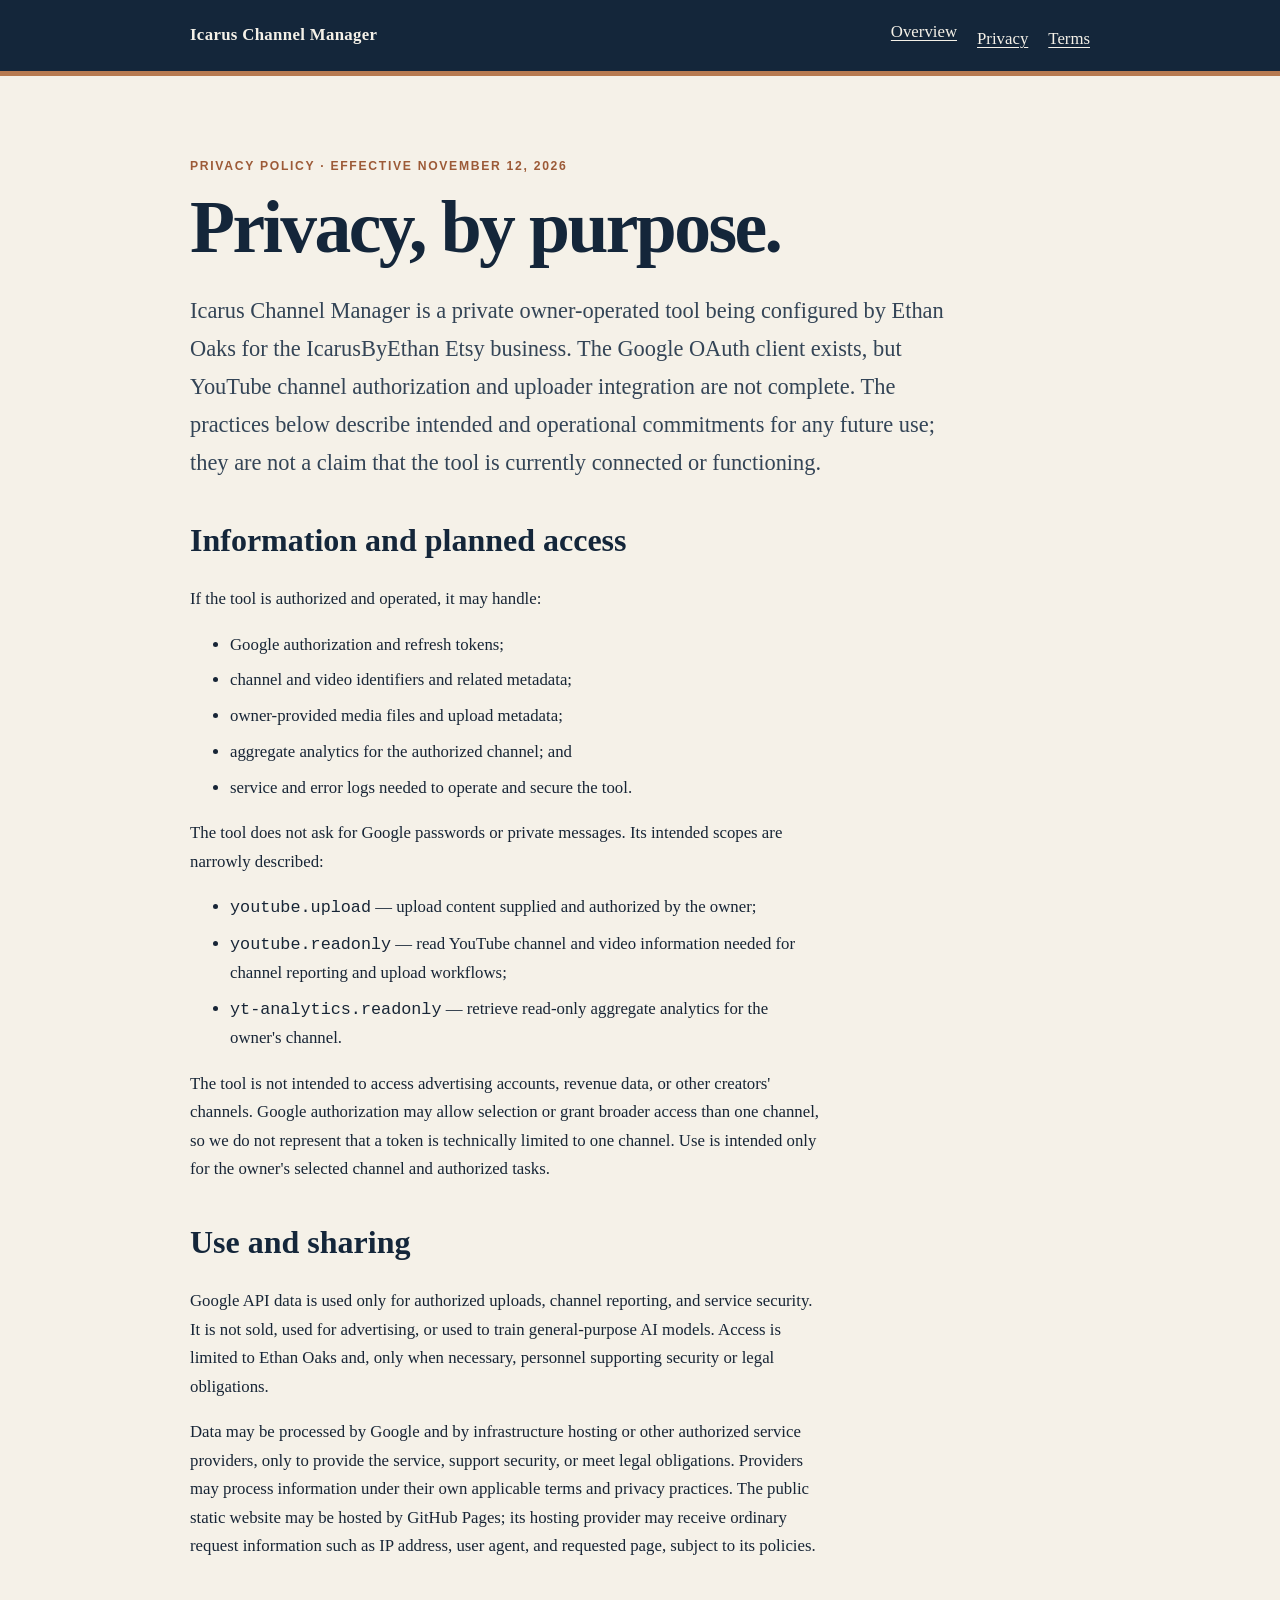
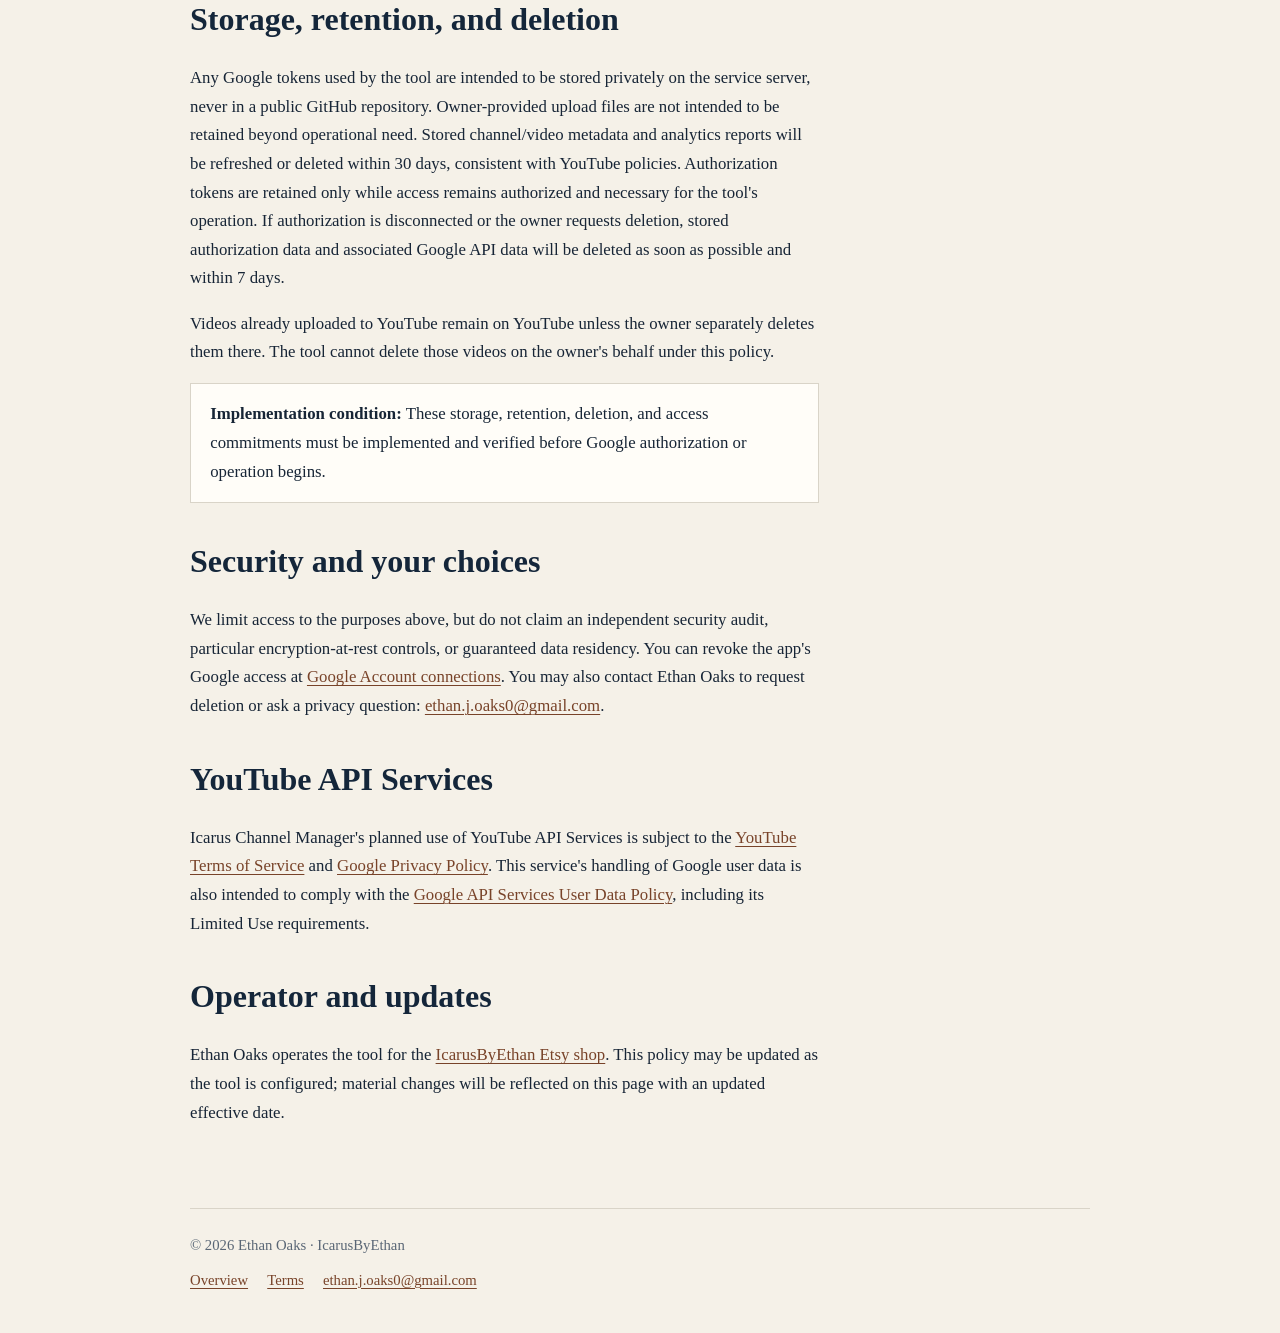
==== channel-manager/privacy.html @ c46c2ac1 "Add truthful private YouTube tool homepage and policies" ====
<!doctype html>
<html lang="en">
<head><meta charset="utf-8"><meta name="viewport" content="width=device-width, initial-scale=1"><meta name="description" content="Privacy practices for the private Icarus Channel Manager tool."><title>Privacy Policy — Icarus Channel Manager</title><link rel="stylesheet" href="style.css"></head>
<body>
<a class="skip-link" href="#main">Skip to main content</a>
<header class="site-header"><div class="header-inner"><a class="brand" href="index.html">Icarus Channel Manager</a><nav aria-label="Main navigation"><ul><li><a href="index.html">Overview</a></li><li><a href="privacy.html" aria-current="page">Privacy</a></li><li><a href="terms.html">Terms</a></li></ul></nav></div></header>
<main id="main">
<p class="eyebrow">Privacy policy · Effective November 12, 2026</p><h1>Privacy, by purpose.</h1>
<p class="lede">Icarus Channel Manager is a private owner-operated tool being configured by Ethan Oaks for the IcarusByEthan Etsy business. The Google OAuth client exists, but YouTube channel authorization and uploader integration are not complete. The practices below describe intended and operational commitments for any future use; they are not a claim that the tool is currently connected or functioning.</p>
<section><h2>Information and planned access</h2><p>If the tool is authorized and operated, it may handle:</p><ul><li>Google authorization and refresh tokens;</li><li>channel and video identifiers and related metadata;</li><li>owner-provided media files and upload metadata;</li><li>aggregate analytics for the authorized channel; and</li><li>service and error logs needed to operate and secure the tool.</li></ul><p>The tool does not ask for Google passwords or private messages. Its intended scopes are narrowly described:</p><ul><li><code>youtube.upload</code> — upload content supplied and authorized by the owner;</li><li><code>youtube.readonly</code> — read YouTube channel and video information needed for channel reporting and upload workflows;</li><li><code>yt-analytics.readonly</code> — retrieve read-only aggregate analytics for the owner's channel.</li></ul><p>The tool is not intended to access advertising accounts, revenue data, or other creators' channels. Google authorization may allow selection or grant broader access than one channel, so we do not represent that a token is technically limited to one channel. Use is intended only for the owner's selected channel and authorized tasks.</p></section>
<section><h2>Use and sharing</h2><p>Google API data is used only for authorized uploads, channel reporting, and service security. It is not sold, used for advertising, or used to train general-purpose AI models. Access is limited to Ethan Oaks and, only when necessary, personnel supporting security or legal obligations.</p><p>Data may be processed by Google and by infrastructure hosting or other authorized service providers, only to provide the service, support security, or meet legal obligations. Providers may process information under their own applicable terms and privacy practices. The public static website may be hosted by GitHub Pages; its hosting provider may receive ordinary request information such as IP address, user agent, and requested page, subject to its policies.</p></section>
<section><h2>Storage, retention, and deletion</h2><p>Any Google tokens used by the tool are intended to be stored privately on the service server, never in a public GitHub repository. Owner-provided upload files are not intended to be retained beyond operational need. Stored channel/video metadata and analytics reports will be refreshed or deleted within 30 days, consistent with YouTube policies. Authorization tokens are retained only while access remains authorized and necessary for the tool's operation. If authorization is disconnected or the owner requests deletion, stored authorization data and associated Google API data will be deleted as soon as possible and within 7 days.</p><p>Videos already uploaded to YouTube remain on YouTube unless the owner separately deletes them there. The tool cannot delete those videos on the owner's behalf under this policy.</p><div class="note"><strong>Implementation condition:</strong> These storage, retention, deletion, and access commitments must be implemented and verified before Google authorization or operation begins.</div></section>
<section><h2>Security and your choices</h2><p>We limit access to the purposes above, but do not claim an independent security audit, particular encryption-at-rest controls, or guaranteed data residency. You can revoke the app's Google access at <a href="https://myaccount.google.com/connections">Google Account connections</a>. You may also contact Ethan Oaks to request deletion or ask a privacy question: <a href="mailto:ethan.j.oaks0@gmail.com">ethan.j.oaks0@gmail.com</a>.</p></section>
<section><h2>YouTube API Services</h2><p>Icarus Channel Manager's planned use of YouTube API Services is subject to the <a href="https://www.youtube.com/t/terms">YouTube Terms of Service</a> and <a href="https://policies.google.com/privacy">Google Privacy Policy</a>. This service's handling of Google user data is also intended to comply with the <a href="https://developers.google.com/terms/api-services-user-data-policy">Google API Services User Data Policy</a>, including its Limited Use requirements.</p></section>
<section><h2>Operator and updates</h2><p>Ethan Oaks operates the tool for the <a href="https://www.etsy.com/shop/IcarusByEthan">IcarusByEthan Etsy shop</a>. This policy may be updated as the tool is configured; material changes will be reflected on this page with an updated effective date.</p></section>
</main>
<footer class="site-footer"><div>© 2026 Ethan Oaks · IcarusByEthan</div><div class="footer-links"><a href="index.html">Overview</a><a href="terms.html">Terms</a><a href="mailto:ethan.j.oaks0@gmail.com">ethan.j.oaks0@gmail.com</a></div></footer>
</body></html>
---- channel-manager/style.css ----
/* Icarus Channel Manager — quiet editorial palette, no external assets */
:root {
  color-scheme: light;
  --ink: #172536;
  --navy: #14263a;
  --cream: #f5f1e8;
  --paper: #fffdf8;
  --muted: #596675;
  --line: #d9d4c8;
  --accent: #9c5a37;
  font-family: Georgia, "Times New Roman", serif;
}
* { box-sizing: border-box; }
html { background: var(--cream); color: var(--ink); }
body { margin: 0; font-size: 1.05rem; line-height: 1.7; }
a { color: #784329; text-decoration-thickness: .08em; text-underline-offset: .18em; }
a:hover { color: var(--navy); }
a:focus-visible { outline: 3px solid var(--accent); outline-offset: 3px; }
.skip-link { position: absolute; left: -9999px; top: 1rem; padding: .6rem 1rem; background: var(--paper); z-index: 2; }
.skip-link:focus { left: 1rem; }
.site-header { background: var(--navy); color: var(--cream); border-bottom: 5px solid #b77a50; }
.header-inner, main, .site-footer { width: min(100% - 2.5rem, 900px); margin-inline: auto; }
.header-inner { padding: 1.1rem 0; display: flex; align-items: center; justify-content: space-between; gap: 1rem; }
.brand { color: var(--cream); font-weight: 700; text-decoration: none; letter-spacing: .02em; }
nav ul { list-style: none; margin: 0; padding: 0; display: flex; gap: 1.25rem; flex-wrap: wrap; }
nav a { color: var(--cream); }
main { padding: clamp(2rem, 7vw, 5rem) 0 4rem; }
.eyebrow { margin: 0 0 .5rem; color: var(--accent); font-family: Arial, sans-serif; font-size: .76rem; font-weight: 700; letter-spacing: .14em; text-transform: uppercase; }
h1, h2, h3 { color: var(--navy); line-height: 1.15; }
h1 { max-width: 17ch; margin: 0 0 1.25rem; font-size: clamp(2.4rem, 7vw, 4.6rem); letter-spacing: -.035em; }
h2 { margin-top: 2.5rem; font-size: clamp(1.45rem, 3vw, 2rem); }
h3 { font-size: 1.2rem; }
.lede { max-width: 68ch; font-size: clamp(1.15rem, 2.5vw, 1.4rem); color: #334456; }
.rule { border: 0; border-top: 1px solid var(--line); margin: 2.5rem 0; }
.note { padding: 1rem 1.2rem; background: var(--paper); border: 1px solid var(--line); }
section { max-width: 75ch; }
li + li { margin-top: .45rem; }
.site-footer { border-top: 1px solid var(--line); padding: 1.5rem 0 2.5rem; color: var(--muted); font-size: .92rem; }
.footer-links { display: flex; flex-wrap: wrap; gap: .6rem 1.2rem; margin-top: .6rem; }
@media (max-width: 560px) { .header-inner { align-items: flex-start; flex-direction: column; } nav ul { gap: .5rem 1rem; } body { font-size: 1rem; } }
@media (prefers-reduced-motion: reduce) { *, *::before, *::after { scroll-behavior: auto !important; } }
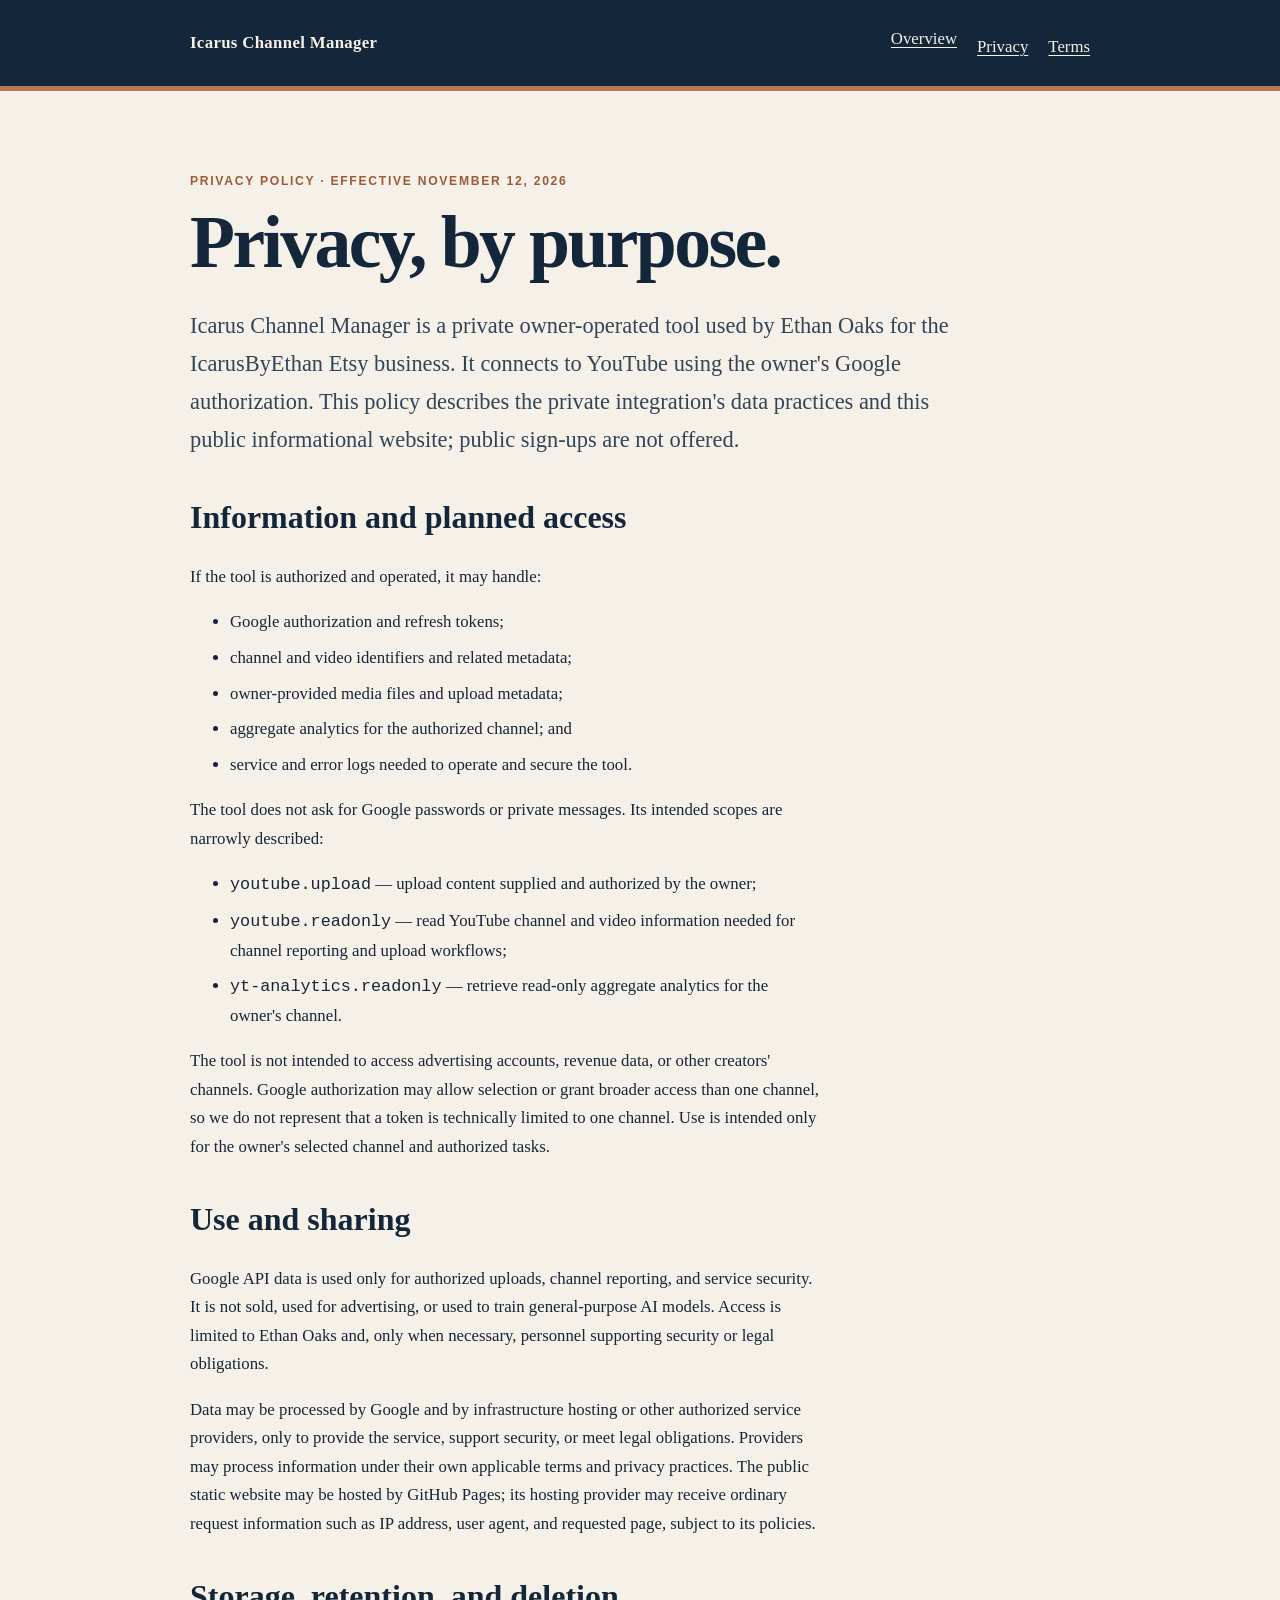
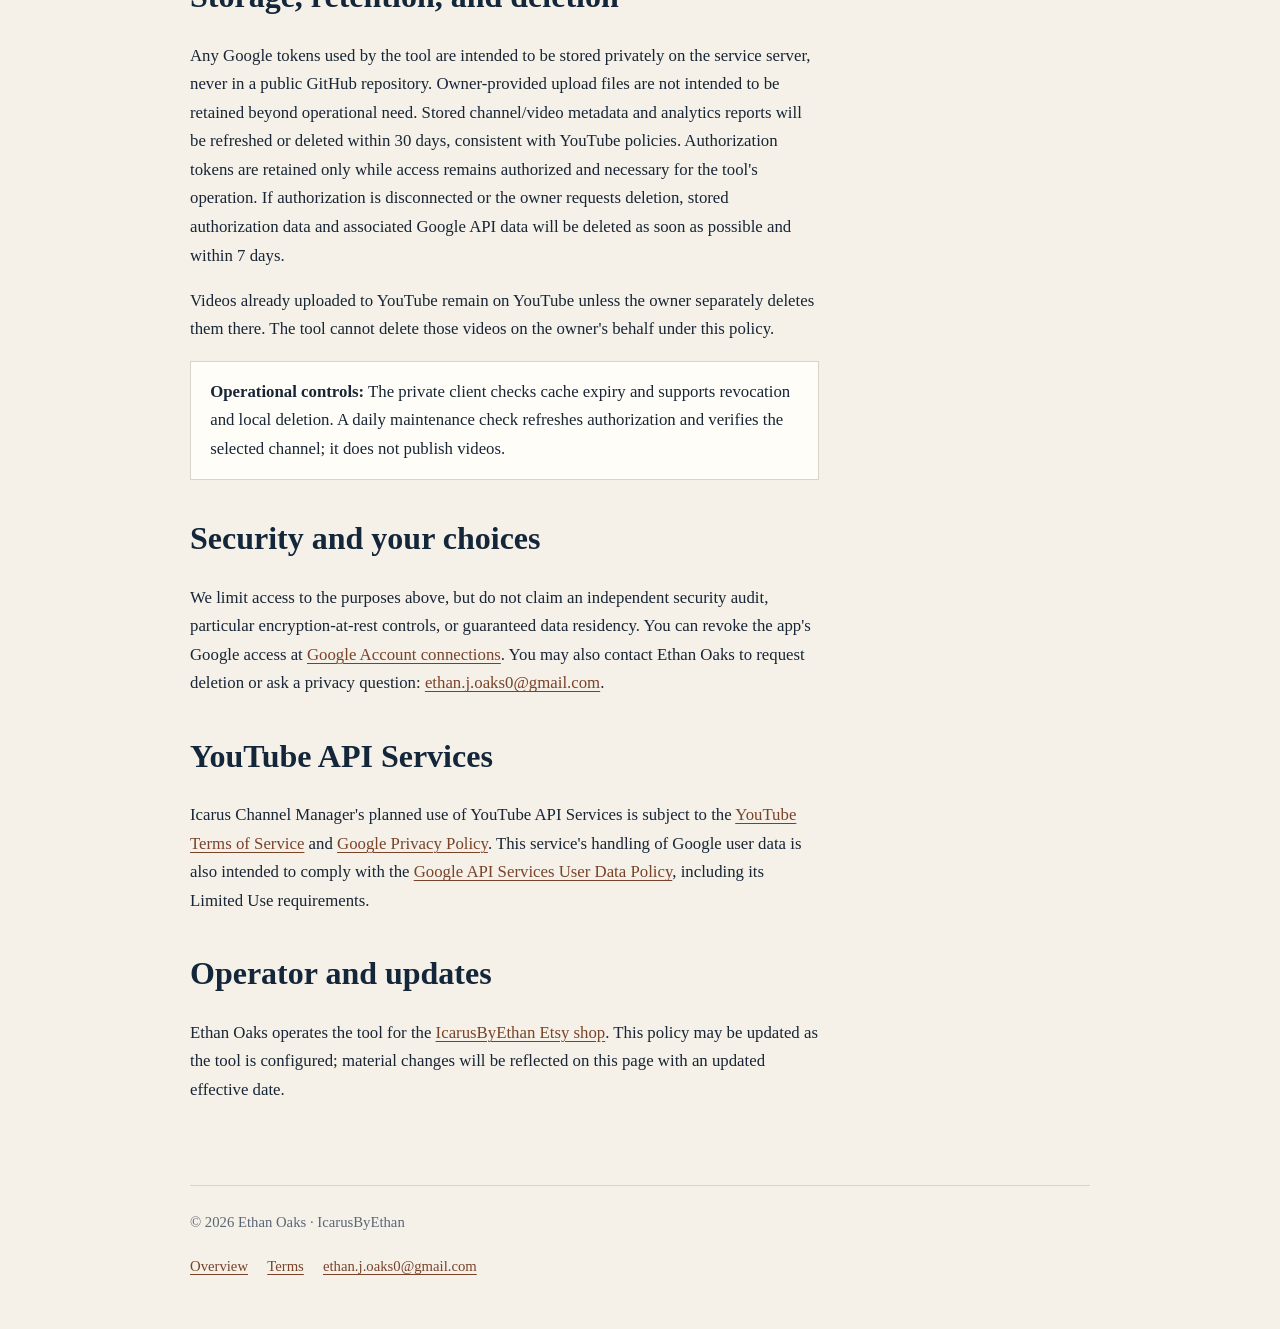
==== commit b81ab382: "Reflect verified private YouTube connection without claiming Google verification" ====
--- a/channel-manager/privacy.html
+++ b/channel-manager/privacy.html
@@ -6,10 +6,10 @@
 <header class="site-header"><div class="header-inner"><a class="brand" href="index.html">Icarus Channel Manager</a><nav aria-label="Main navigation"><ul><li><a href="index.html">Overview</a></li><li><a href="privacy.html" aria-current="page">Privacy</a></li><li><a href="terms.html">Terms</a></li></ul></nav></div></header>
 <main id="main">
 <p class="eyebrow">Privacy policy · Effective November 12, 2026</p><h1>Privacy, by purpose.</h1>
-<p class="lede">Icarus Channel Manager is a private owner-operated tool being configured by Ethan Oaks for the IcarusByEthan Etsy business. The Google OAuth client exists, but YouTube channel authorization and uploader integration are not complete. The practices below describe intended and operational commitments for any future use; they are not a claim that the tool is currently connected or functioning.</p>
+<p class="lede">Icarus Channel Manager is a private owner-operated tool used by Ethan Oaks for the IcarusByEthan Etsy business. It connects to YouTube using the owner's Google authorization. This policy describes the private integration's data practices and this public informational website; public sign-ups are not offered.</p>
 <section><h2>Information and planned access</h2><p>If the tool is authorized and operated, it may handle:</p><ul><li>Google authorization and refresh tokens;</li><li>channel and video identifiers and related metadata;</li><li>owner-provided media files and upload metadata;</li><li>aggregate analytics for the authorized channel; and</li><li>service and error logs needed to operate and secure the tool.</li></ul><p>The tool does not ask for Google passwords or private messages. Its intended scopes are narrowly described:</p><ul><li><code>youtube.upload</code> — upload content supplied and authorized by the owner;</li><li><code>youtube.readonly</code> — read YouTube channel and video information needed for channel reporting and upload workflows;</li><li><code>yt-analytics.readonly</code> — retrieve read-only aggregate analytics for the owner's channel.</li></ul><p>The tool is not intended to access advertising accounts, revenue data, or other creators' channels. Google authorization may allow selection or grant broader access than one channel, so we do not represent that a token is technically limited to one channel. Use is intended only for the owner's selected channel and authorized tasks.</p></section>
 <section><h2>Use and sharing</h2><p>Google API data is used only for authorized uploads, channel reporting, and service security. It is not sold, used for advertising, or used to train general-purpose AI models. Access is limited to Ethan Oaks and, only when necessary, personnel supporting security or legal obligations.</p><p>Data may be processed by Google and by infrastructure hosting or other authorized service providers, only to provide the service, support security, or meet legal obligations. Providers may process information under their own applicable terms and privacy practices. The public static website may be hosted by GitHub Pages; its hosting provider may receive ordinary request information such as IP address, user agent, and requested page, subject to its policies.</p></section>
-<section><h2>Storage, retention, and deletion</h2><p>Any Google tokens used by the tool are intended to be stored privately on the service server, never in a public GitHub repository. Owner-provided upload files are not intended to be retained beyond operational need. Stored channel/video metadata and analytics reports will be refreshed or deleted within 30 days, consistent with YouTube policies. Authorization tokens are retained only while access remains authorized and necessary for the tool's operation. If authorization is disconnected or the owner requests deletion, stored authorization data and associated Google API data will be deleted as soon as possible and within 7 days.</p><p>Videos already uploaded to YouTube remain on YouTube unless the owner separately deletes them there. The tool cannot delete those videos on the owner's behalf under this policy.</p><div class="note"><strong>Implementation condition:</strong> These storage, retention, deletion, and access commitments must be implemented and verified before Google authorization or operation begins.</div></section>
+<section><h2>Storage, retention, and deletion</h2><p>Any Google tokens used by the tool are intended to be stored privately on the service server, never in a public GitHub repository. Owner-provided upload files are not intended to be retained beyond operational need. Stored channel/video metadata and analytics reports will be refreshed or deleted within 30 days, consistent with YouTube policies. Authorization tokens are retained only while access remains authorized and necessary for the tool's operation. If authorization is disconnected or the owner requests deletion, stored authorization data and associated Google API data will be deleted as soon as possible and within 7 days.</p><p>Videos already uploaded to YouTube remain on YouTube unless the owner separately deletes them there. The tool cannot delete those videos on the owner's behalf under this policy.</p><div class="note"><strong>Operational controls:</strong> The private client checks cache expiry and supports revocation and local deletion. A daily maintenance check refreshes authorization and verifies the selected channel; it does not publish videos.</div></section>
 <section><h2>Security and your choices</h2><p>We limit access to the purposes above, but do not claim an independent security audit, particular encryption-at-rest controls, or guaranteed data residency. You can revoke the app's Google access at <a href="https://myaccount.google.com/connections">Google Account connections</a>. You may also contact Ethan Oaks to request deletion or ask a privacy question: <a href="mailto:ethan.j.oaks0@gmail.com">ethan.j.oaks0@gmail.com</a>.</p></section>
 <section><h2>YouTube API Services</h2><p>Icarus Channel Manager's planned use of YouTube API Services is subject to the <a href="https://www.youtube.com/t/terms">YouTube Terms of Service</a> and <a href="https://policies.google.com/privacy">Google Privacy Policy</a>. This service's handling of Google user data is also intended to comply with the <a href="https://developers.google.com/terms/api-services-user-data-policy">Google API Services User Data Policy</a>, including its Limited Use requirements.</p></section>
 <section><h2>Operator and updates</h2><p>Ethan Oaks operates the tool for the <a href="https://www.etsy.com/shop/IcarusByEthan">IcarusByEthan Etsy shop</a>. This policy may be updated as the tool is configured; material changes will be reflected on this page with an updated effective date.</p></section>
--- a/channel-manager/style.css
+++ b/channel-manager/style.css
@@ -24,6 +24,8 @@
 .brand { color: var(--cream); font-weight: 700; text-decoration: none; letter-spacing: .02em; }
 nav ul { list-style: none; margin: 0; padding: 0; display: flex; gap: 1.25rem; flex-wrap: wrap; }
 nav a { color: var(--cream); }
+nav a, .brand, .footer-links a { display: inline-flex; align-items: center; min-height: 44px; }
+nav a:hover, .brand:hover { color: var(--paper); }
 main { padding: clamp(2rem, 7vw, 5rem) 0 4rem; }
 .eyebrow { margin: 0 0 .5rem; color: var(--accent); font-family: Arial, sans-serif; font-size: .76rem; font-weight: 700; letter-spacing: .14em; text-transform: uppercase; }
 h1, h2, h3 { color: var(--navy); line-height: 1.15; }
